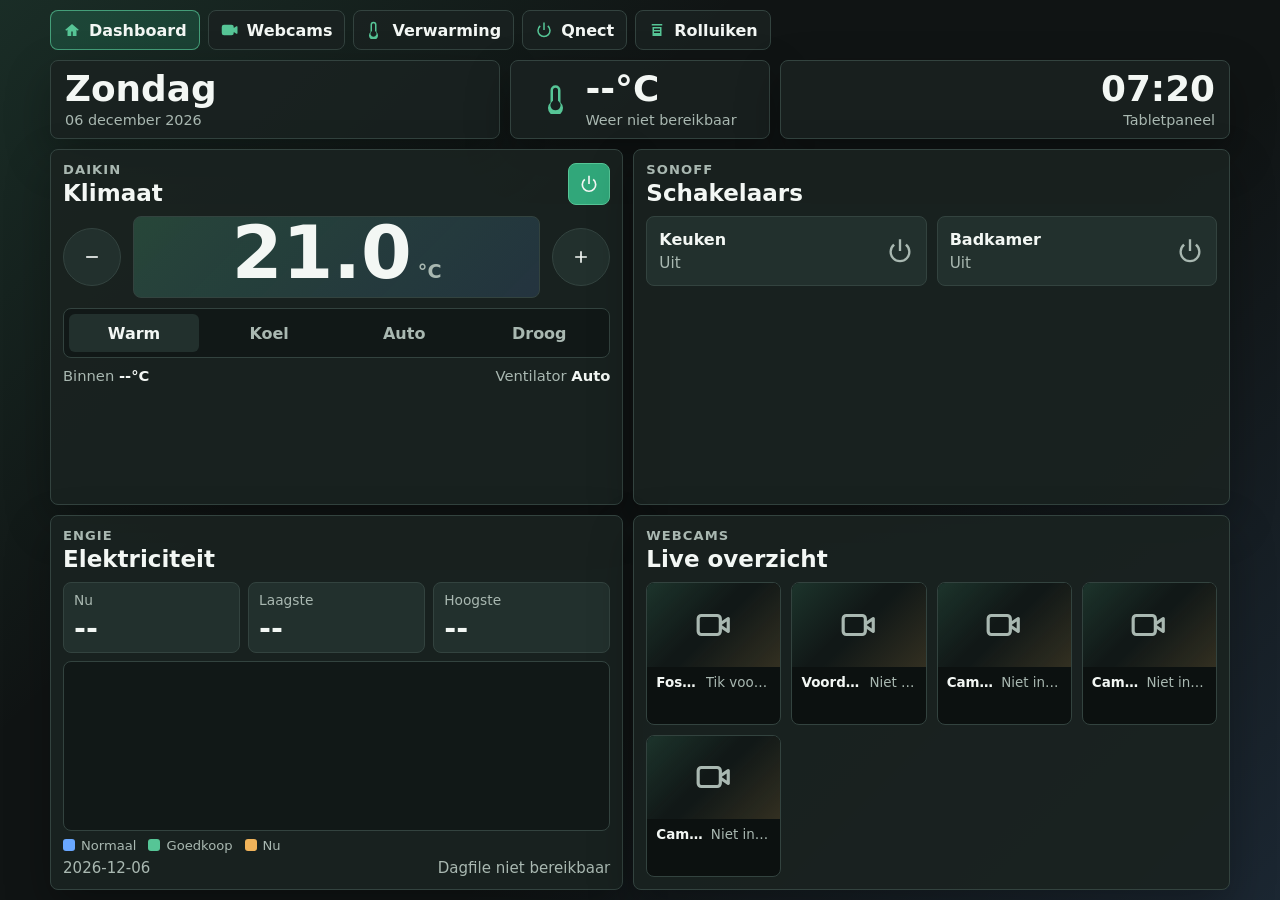
==== index.html @ e0aff5b3 "Initial HomeOverview dashboard" ====
<!doctype html>
<html lang="nl">
  <head>
    <meta charset="utf-8">
    <meta name="viewport" content="width=device-width, initial-scale=1">
    <title>HomeOverview Tabletpaneel</title>
    <link rel="stylesheet" href="styles.css">
  </head>
  <body>
    <main class="dashboard">
      <nav class="dashboard-nav" aria-label="Overzichten">
        <a class="nav-button active" href="index.html" aria-label="Dashboard">
          <svg viewBox="0 0 24 24" aria-hidden="true"><path d="M3 11.5 12 4l9 7.5-1.28 1.54L18 11.61V20h-5v-6h-2v6H6v-8.39l-1.72 1.43L3 11.5Z"/></svg>
          Dashboard
        </a>
        <a class="nav-button" href="webcams.html" aria-label="Alle webcams">
          <svg viewBox="0 0 24 24" aria-hidden="true"><path d="M4 5h10a3 3 0 0 1 3 3v1.4l3.45-2.3A1 1 0 0 1 22 7.93v8.14a1 1 0 0 1-1.55.83L17 14.6V16a3 3 0 0 1-3 3H4a3 3 0 0 1-3-3V8a3 3 0 0 1 3-3Z"/></svg>
          Webcams
        </a>
        <a class="nav-button" href="verwarming.html" aria-label="Alle verwarmingstoestellen">
          <svg viewBox="0 0 24 24" aria-hidden="true"><path d="M14 14.76V5a4 4 0 0 0-8 0v9.76A6 6 0 1 0 14 14.76ZM10 21a4 4 0 0 1-2.67-6.98L8 13.42V5a2 2 0 1 1 4 0v8.42l.67.6A4 4 0 0 1 10 21Z"/></svg>
          Verwarming
        </a>
        <a class="nav-button" href="schakelaars.html" aria-label="Alle Qnect schakelaars">
          <svg viewBox="0 0 24 24" aria-hidden="true"><path d="M11 2h2v10h-2V2Zm6.78 3.81-1.42 1.42A7 7 0 1 1 7.64 7.23L6.22 5.81a9 9 0 1 0 11.56 0Z"/></svg>
          Qnect
        </a>
        <a class="nav-button" href="rolluiken.html" aria-label="Alle rolluiken">
          <svg viewBox="0 0 24 24" aria-hidden="true"><path d="M5 4h14v2H5V4Zm1 4h12v12H6V8Zm2 2v2h8v-2H8Zm0 4v2h8v-2H8Z"/></svg>
          Rolluiken
        </a>
      </nav>
      <header class="topbar">
        <section class="status-block" aria-label="Vandaag">
          <div class="day" id="current-day">Vandaag</div>
          <div class="date-line" id="current-date">--</div>
        </section>
        <section class="temperature-block" aria-label="Huidige temperatuur">
          <svg viewBox="0 0 24 24" aria-hidden="true">
            <path d="M14 14.76V5a4 4 0 0 0-8 0v9.76A6 6 0 1 0 14 14.76ZM10 21a4 4 0 0 1-2.67-6.98L8 13.42V5a2 2 0 1 1 4 0v8.42l.67.6A4 4 0 0 1 10 21Z"/>
          </svg>
          <div>
            <div class="temperature" id="current-temperature">--&deg;C</div>
            <div class="temperature-source" id="temperature-source">Buiten</div>
          </div>
        </section>
        <section class="status-block align-right" aria-label="Tijd">
          <div class="time" id="current-time">--:--</div>
          <div class="date-line">Tabletpaneel</div>
        </section>
      </header>

      <section class="content-grid">
        <section class="panel climate-panel" aria-labelledby="daikin-title">
          <div class="panel-heading">
            <div>
              <p class="eyebrow">Daikin</p>
              <h1 id="daikin-title">Klimaat</h1>
            </div>
            <button class="icon-button active" type="button" data-action="toggle-climate" aria-label="Daikin aan of uit">
              <svg viewBox="0 0 24 24" aria-hidden="true">
                <path d="M11 2h2v10h-2V2Zm6.78 3.81-1.42 1.42A7 7 0 1 1 7.64 7.23L6.22 5.81a9 9 0 1 0 11.56 0Z"/>
              </svg>
            </button>
          </div>

          <div class="climate-readout">
            <button class="round-button" type="button" data-action="temp-down" aria-label="Temperatuur lager">
              <svg viewBox="0 0 24 24" aria-hidden="true"><path d="M5 11h14v2H5v-2Z"/></svg>
            </button>
            <div class="target-temp">
              <span id="target-temperature">21.0</span><small>&deg;C</small>
            </div>
            <button class="round-button" type="button" data-action="temp-up" aria-label="Temperatuur hoger">
              <svg viewBox="0 0 24 24" aria-hidden="true"><path d="M11 5h2v6h6v2h-6v6h-2v-6H5v-2h6V5Z"/></svg>
            </button>
          </div>

          <div class="segmented-control" role="group" aria-label="Daikin modus">
            <button class="selected" type="button" data-mode="heat">Warm</button>
            <button type="button" data-mode="cool">Koel</button>
            <button type="button" data-mode="auto">Auto</button>
            <button type="button" data-mode="dry">Droog</button>
          </div>

          <div class="mini-stats">
            <span>Binnen <strong id="inside-temperature">--&deg;C</strong></span>
            <span>Ventilator <strong id="fan-speed">Auto</strong></span>
          </div>
        </section>

        <section class="panel sonoff-panel" aria-labelledby="sonoff-title">
          <div class="panel-heading">
            <div>
              <p class="eyebrow">Sonoff</p>
              <h2 id="sonoff-title">Schakelaars</h2>
            </div>
          </div>
          <div class="switch-grid" id="sonoff-switches"></div>
        </section>

        <section class="panel energy-panel" aria-labelledby="energy-title">
          <div class="panel-heading">
            <div>
              <p class="eyebrow">Engie</p>
              <h2 id="energy-title">Elektriciteit</h2>
            </div>
          </div>
          <div class="energy-summary">
            <div>
              <span class="summary-label">Nu</span>
              <strong id="energy-current">--</strong>
            </div>
            <div>
              <span class="summary-label">Laagste</span>
              <strong id="energy-min">--</strong>
            </div>
            <div>
              <span class="summary-label">Hoogste</span>
              <strong id="energy-max">--</strong>
            </div>
          </div>
          <div class="energy-chart-wrap">
            <svg id="energy-chart" class="energy-chart" viewBox="0 0 640 220" role="img" aria-labelledby="energy-chart-title">
              <title id="energy-chart-title">Elektriciteitsprijzen vandaag</title>
              <g id="energy-grid"></g>
              <g id="energy-bars"></g>
              <g id="energy-labels"></g>
            </svg>
            <div class="energy-tooltip" id="energy-tooltip" role="status" aria-live="polite"></div>
          </div>
          <div class="energy-legend" aria-label="Legende elektriciteitskleuren">
            <span><i class="legend-swatch regular"></i>Normaal</span>
            <span><i class="legend-swatch low"></i>Goedkoop</span>
            <span><i class="legend-swatch current"></i>Nu</span>
          </div>
          <div class="energy-footer">
            <span id="energy-date">Vandaag</span>
            <span id="energy-status">Dagfile laden...</span>
          </div>
        </section>

        <section class="panel cameras-panel" aria-labelledby="cameras-title">
          <div class="panel-heading">
            <div>
              <p class="eyebrow">Webcams</p>
              <h2 id="cameras-title">Live overzicht</h2>
            </div>
          </div>
          <div class="camera-grid" id="camera-grid"></div>
        </section>
      </section>
    </main>

    <dialog class="login-dialog" id="camera-login-dialog">
      <form method="dialog" id="camera-login-form">
        <div class="dialog-heading">
          <h2>Foscam login</h2>
          <button class="icon-button" type="button" id="camera-login-close" aria-label="Sluiten">
            <svg viewBox="0 0 24 24" aria-hidden="true"><path d="m6.4 5 5.6 5.6L17.6 5 19 6.4 13.4 12l5.6 5.6-1.4 1.4-5.6-5.6L6.4 19 5 17.6l5.6-5.6L5 6.4 6.4 5Z"/></svg>
          </button>
        </div>
        <label>
          <span>Gebruiker</span>
          <input id="camera-username" name="username" type="text" autocomplete="username">
        </label>
        <label>
          <span>Wachtwoord</span>
          <input id="camera-password" name="password" type="password" autocomplete="current-password">
        </label>
        <button class="primary-button" type="submit">Bewaren</button>
      </form>
    </dialog>

    <script src="app.js"></script>
  </body>
</html>
---- styles.css ----
:root {
  color-scheme: dark;
  --bg: #101414;
  --surface: #1a2220;
  --surface-strong: #22302d;
  --line: #33433f;
  --text: #f3f7f4;
  --muted: #a9b8b1;
  --accent: #56c596;
  --accent-strong: #31a77a;
  --warn: #f0b35a;
  --cool: #69a7ff;
  --danger: #ed6f65;
  --shadow: 0 18px 45px rgb(0 0 0 / 28%);
  font-family: Inter, "Segoe UI", system-ui, -apple-system, BlinkMacSystemFont, sans-serif;
}

* {
  box-sizing: border-box;
}

html,
body {
  width: 100%;
  height: 100%;
}

body {
  margin: 0;
  background:
    linear-gradient(135deg, rgb(86 197 150 / 14%), transparent 34%),
    linear-gradient(315deg, rgb(105 167 255 / 13%), transparent 38%),
    var(--bg);
  color: var(--text);
  overflow: hidden;
}

button,
a {
  -webkit-tap-highlight-color: transparent;
}

button {
  border: 0;
  font: inherit;
}

svg {
  display: block;
  width: 1.25rem;
  height: 1.25rem;
  fill: currentColor;
}

.dashboard {
  width: min(1200px, 100%);
  height: 100dvh;
  margin: 0 auto;
  padding: 10px;
  display: grid;
  grid-template-rows: auto auto minmax(0, 1fr);
  gap: 10px;
}

.overview-dashboard {
  grid-template-rows: auto minmax(0, 1fr);
}

.dashboard-nav {
  display: flex;
  flex-wrap: wrap;
  align-items: center;
  gap: 8px;
  min-height: 40px;
}

.nav-button {
  min-height: 40px;
  display: inline-flex;
  align-items: center;
  gap: 8px;
  border: 1px solid var(--line);
  border-radius: 8px;
  padding: 8px 12px;
  color: var(--text);
  background: rgb(26 34 32 / 88%);
  text-decoration: none;
  font-weight: 750;
}

.nav-button svg {
  width: 18px;
  height: 18px;
  color: var(--accent);
}

.nav-button.active {
  border-color: rgb(86 197 150 / 70%);
  background: rgb(49 167 122 / 22%);
}

.topbar {
  display: grid;
  grid-template-columns: minmax(0, 1fr) auto minmax(0, 1fr);
  gap: 10px;
  align-items: stretch;
}

.status-block,
.temperature-block {
  min-height: 68px;
  border: 1px solid var(--line);
  border-radius: 8px;
  background: rgb(26 34 32 / 88%);
  box-shadow: var(--shadow);
  padding: 10px 14px;
}

.status-block {
  display: flex;
  flex-direction: column;
  justify-content: center;
}

.align-right {
  align-items: flex-end;
  text-align: right;
}

.temperature-block {
  min-width: 260px;
  display: flex;
  align-items: center;
  justify-content: center;
  gap: 12px;
}

.temperature-block svg {
  width: 30px;
  height: 30px;
  color: var(--accent);
}

.day,
.temperature,
.time {
  font-size: clamp(1.65rem, 2.8vw, 2.55rem);
  line-height: 1;
  font-weight: 750;
}

.temperature {
  min-width: 140px;
}

.date-line,
.temperature-source,
.eyebrow,
.mini-stats,
.camera-label,
.switch-state {
  color: var(--muted);
}

.date-line,
.temperature-source {
  margin-top: 5px;
  font-size: .9rem;
}

.content-grid {
  display: grid;
  min-height: 0;
  grid-template-columns: minmax(0, .98fr) minmax(0, 1.02fr);
  grid-template-rows: minmax(0, .95fr) minmax(0, 1fr);
  grid-template-areas:
    "climate sonoff"
    "energy cameras";
  gap: 10px;
}

.overview-content {
  min-height: 0;
  display: grid;
}

.overview-panel {
  min-height: 0;
  display: flex;
  flex-direction: column;
}

.overview-grid {
  flex: 1;
  min-height: 0;
  display: grid;
  grid-template-columns: repeat(4, minmax(0, 1fr));
  gap: 10px;
}

.overview-card {
  min-height: 0;
  border: 1px solid var(--line);
  border-radius: 8px;
  background: rgb(26 34 32 / 92%);
  overflow: hidden;
}

.overview-card-heading {
  display: flex;
  justify-content: space-between;
  gap: 12px;
  padding: 12px;
}

.status-pill {
  align-self: flex-start;
  border: 1px solid var(--line);
  border-radius: 999px;
  padding: 5px 9px;
  color: var(--muted);
  background: #111817;
  font-size: .78rem;
  font-weight: 750;
  white-space: nowrap;
}

.overview-camera-view {
  min-height: 180px;
}

.heating-card {
  display: flex;
  flex-direction: column;
  justify-content: space-between;
  padding-bottom: 12px;
}

.overview-temp {
  padding: 8px 12px 12px;
  font-size: clamp(3rem, 5.5vw, 5.2rem);
  line-height: 1;
  font-weight: 800;
}

.overview-temp small {
  margin-left: 4px;
  color: var(--muted);
  font-size: 1.1rem;
}

.overview-meta {
  display: grid;
  gap: 8px;
  padding: 0 12px;
  color: var(--muted);
}

.overview-meta strong {
  color: var(--text);
}

.overview-switch {
  min-height: 120px;
}

.shutter-overview-grid {
  grid-template-columns: repeat(3, minmax(0, 1fr));
}

.shutter-card {
  display: flex;
  flex-direction: column;
  justify-content: space-between;
  padding-bottom: 12px;
}

.shutter-position {
  padding: 10px 12px 16px;
  font-size: clamp(2.6rem, 5vw, 4.6rem);
  line-height: 1;
  font-weight: 800;
}

.shutter-actions {
  display: grid;
  grid-template-columns: repeat(3, minmax(0, 1fr));
  gap: 8px;
  padding: 0 12px;
}

.shutter-actions button {
  min-height: 58px;
  display: inline-flex;
  align-items: center;
  justify-content: center;
  gap: 7px;
  border: 1px solid var(--line);
  border-radius: 8px;
  color: var(--text);
  background: var(--surface-strong);
  cursor: pointer;
  font-weight: 750;
}

.shutter-actions svg {
  width: 18px;
  height: 18px;
  color: var(--accent);
}

.panel {
  min-height: 0;
  border: 1px solid var(--line);
  border-radius: 8px;
  background: rgb(26 34 32 / 92%);
  box-shadow: var(--shadow);
  padding: 12px;
  overflow: hidden;
}

.climate-panel {
  grid-area: climate;
}

.sonoff-panel {
  grid-area: sonoff;
}

.energy-panel {
  grid-area: energy;
  display: flex;
  flex-direction: column;
}

.cameras-panel {
  grid-area: cameras;
  display: flex;
  flex-direction: column;
}

.panel-heading {
  display: flex;
  align-items: center;
  justify-content: space-between;
  gap: 12px;
  margin-bottom: 10px;
}

.eyebrow {
  margin: 0 0 4px;
  font-size: .82rem;
  font-weight: 700;
  text-transform: uppercase;
  letter-spacing: .08em;
}

h1,
h2 {
  margin: 0;
  font-size: clamp(1.12rem, 1.8vw, 1.65rem);
  line-height: 1.1;
}

.icon-button,
.round-button {
  display: grid;
  place-items: center;
  color: var(--text);
  background: var(--surface-strong);
  border: 1px solid var(--line);
  cursor: pointer;
  transition: transform .18s ease, background .18s ease, border-color .18s ease;
}

.icon-button {
  width: 42px;
  height: 42px;
  border-radius: 8px;
}

.icon-button.active {
  background: var(--accent-strong);
  border-color: var(--accent);
}

.round-button {
  width: 58px;
  height: 58px;
  border-radius: 50%;
}

.icon-button:active,
.round-button:active,
.switch-button:active {
  transform: scale(.96);
}

.climate-readout {
  display: grid;
  grid-template-columns: 58px minmax(0, 1fr) 58px;
  gap: 12px;
  align-items: center;
  margin: 10px 0;
}

.target-temp {
  min-height: 82px;
  display: flex;
  align-items: baseline;
  justify-content: center;
  border-radius: 8px;
  background: linear-gradient(135deg, rgb(86 197 150 / 22%), rgb(105 167 255 / 14%));
  border: 1px solid var(--line);
  font-size: clamp(3.15rem, 5.7vw, 5rem);
  line-height: 1;
  font-weight: 800;
}

.target-temp small {
  margin-left: 6px;
  font-size: 1.2rem;
  color: var(--muted);
}

.segmented-control {
  display: grid;
  grid-template-columns: repeat(4, 1fr);
  gap: 5px;
  padding: 5px;
  border-radius: 8px;
  background: #111817;
  border: 1px solid var(--line);
}

.segmented-control button {
  min-height: 38px;
  border-radius: 6px;
  color: var(--muted);
  background: transparent;
  cursor: pointer;
  font-weight: 700;
}

.segmented-control button.selected {
  color: var(--text);
  background: var(--surface-strong);
}

.mini-stats {
  display: flex;
  justify-content: space-between;
  gap: 14px;
  margin-top: 9px;
  font-size: .92rem;
}

.mini-stats strong {
  color: var(--text);
}

.switch-grid {
  display: grid;
  grid-template-columns: repeat(2, minmax(0, 1fr));
  gap: 10px;
}

.switch-button {
  min-height: 70px;
  display: flex;
  align-items: center;
  justify-content: space-between;
  gap: 14px;
  padding: 12px;
  border-radius: 8px;
  border: 1px solid var(--line);
  color: var(--text);
  background: var(--surface-strong);
  cursor: pointer;
  text-align: left;
}

.switch-button svg {
  width: 28px;
  height: 28px;
  color: var(--muted);
}

.switch-button.active {
  background: rgb(49 167 122 / 22%);
  border-color: rgb(86 197 150 / 70%);
}

.switch-button.active svg {
  color: var(--accent);
}

.switch-name {
  display: block;
  margin-bottom: 5px;
  font-weight: 750;
}

.switch-state {
  display: block;
  font-size: .95rem;
}

.text-link {
  color: var(--text);
  text-decoration: none;
  border: 1px solid var(--line);
  border-radius: 6px;
  padding: 8px 12px;
  background: var(--surface-strong);
  font-weight: 700;
}

.energy-summary {
  display: grid;
  grid-template-columns: repeat(3, minmax(0, 1fr));
  gap: 8px;
  margin-bottom: 8px;
}

.energy-summary > div {
  min-height: 55px;
  display: flex;
  flex-direction: column;
  justify-content: center;
  padding: 9px 10px;
  border: 1px solid var(--line);
  border-radius: 8px;
  background: var(--surface-strong);
}

.summary-label {
  margin-bottom: 6px;
  color: var(--muted);
  font-size: .86rem;
}

.energy-summary strong {
  font-size: clamp(1.15rem, 2.4vw, 1.8rem);
  line-height: 1;
}

.energy-chart-wrap {
  position: relative;
  flex: 1;
  min-height: 0;
  border: 1px solid var(--line);
  border-radius: 8px;
  background: #111817;
  overflow: hidden;
}

.energy-chart {
  display: block;
  width: 100%;
  height: 100%;
  min-height: 120px;
}

.energy-grid-line {
  stroke: rgb(255 255 255 / 9%);
  stroke-width: 1;
}

.energy-day-line {
  stroke: rgb(240 179 90 / 55%);
  stroke-dasharray: 5 6;
  stroke-width: 2;
}

.energy-bar {
  fill: var(--cool);
  cursor: pointer;
}

.energy-bar.low {
  fill: var(--accent);
}

.energy-bar.current {
  fill: var(--warn);
}

.energy-tooltip {
  position: absolute;
  z-index: 2;
  left: 0;
  top: 0;
  min-width: 64px;
  pointer-events: none;
  transform: translate(-50%, calc(-100% - 10px));
  border: 1px solid var(--line);
  border-radius: 6px;
  padding: 7px 9px;
  color: var(--text);
  background: rgb(16 24 23 / 96%);
  box-shadow: 0 10px 24px rgb(0 0 0 / 32%);
  font-size: .84rem;
  line-height: 1;
  opacity: 0;
  transition: opacity .12s ease;
}

.energy-tooltip.visible {
  opacity: 1;
}

.energy-tooltip strong {
  display: block;
  font-size: .98rem;
}

.energy-axis-label {
  fill: var(--muted);
  font-size: 13px;
}

.energy-legend {
  display: flex;
  flex-wrap: wrap;
  gap: 12px;
  align-items: center;
  margin-top: 7px;
  color: var(--muted);
  font-size: .82rem;
}

.energy-legend span {
  display: inline-flex;
  align-items: center;
  gap: 6px;
}

.legend-swatch {
  width: 12px;
  height: 12px;
  border-radius: 3px;
  background: var(--cool);
}

.legend-swatch.low {
  background: var(--accent);
}

.legend-swatch.current {
  background: var(--warn);
}

.energy-footer {
  display: flex;
  justify-content: space-between;
  gap: 12px;
  margin-top: 6px;
  color: var(--muted);
  font-size: .94rem;
}

.camera-grid {
  display: grid;
  flex: 1;
  min-height: 0;
  grid-template-columns: repeat(4, minmax(0, 1fr));
  gap: 10px;
}

.camera-tile {
  overflow: hidden;
  border: 1px solid var(--line);
  border-radius: 8px;
  background: #0c1110;
}

.camera-tile.setup {
  cursor: pointer;
}

.camera-view {
  position: relative;
  aspect-ratio: 16 / 10;
  display: grid;
  place-items: center;
  background:
    linear-gradient(135deg, rgb(86 197 150 / 16%), transparent 45%),
    linear-gradient(315deg, rgb(240 179 90 / 15%), transparent 48%),
    #111817;
}

.camera-view img,
.camera-view iframe {
  width: 100%;
  height: 100%;
  border: 0;
  object-fit: cover;
}

.camera-placeholder {
  width: 38px;
  height: 38px;
  color: var(--muted);
}

.camera-label {
  display: flex;
  justify-content: space-between;
  align-items: center;
  gap: 8px;
  padding: 8px 9px;
  font-size: .84rem;
}

.camera-label strong,
.camera-label span {
  min-width: 0;
  overflow: hidden;
  text-overflow: ellipsis;
  white-space: nowrap;
}

.camera-label strong {
  color: var(--text);
}

.login-dialog {
  width: min(420px, calc(100vw - 32px));
  border: 1px solid var(--line);
  border-radius: 8px;
  background: var(--surface);
  color: var(--text);
  box-shadow: var(--shadow);
  padding: 0;
}

.login-dialog::backdrop {
  background: rgb(0 0 0 / 62%);
}

.login-dialog form {
  display: grid;
  gap: 16px;
  padding: 20px;
}

.dialog-heading {
  display: flex;
  align-items: center;
  justify-content: space-between;
  gap: 12px;
}

.login-dialog label {
  display: grid;
  gap: 8px;
  color: var(--muted);
  font-size: .95rem;
}

.login-dialog input {
  width: 100%;
  min-height: 48px;
  border: 1px solid var(--line);
  border-radius: 6px;
  padding: 10px 12px;
  color: var(--text);
  background: #101817;
  font: inherit;
}

.primary-button {
  min-height: 50px;
  border-radius: 6px;
  color: #07120d;
  background: var(--accent);
  cursor: pointer;
  font-weight: 800;
}

@media (max-width: 940px) {
  body {
    overflow: auto;
  }

  .dashboard {
    padding: 12px;
    height: auto;
    min-height: 100dvh;
  }

  .topbar {
    grid-template-columns: 1fr 1fr;
  }

  .temperature-block {
    grid-column: 1 / -1;
    grid-row: 1;
    min-width: 0;
  }

  .content-grid {
    grid-template-columns: 1fr;
    grid-template-rows: auto;
    grid-template-areas:
      "climate"
      "sonoff"
      "energy"
      "cameras";
  }

  .energy-panel {
    min-height: 340px;
  }

  .camera-grid {
    grid-template-columns: repeat(2, minmax(0, 1fr));
  }

  .overview-grid,
  .shutter-overview-grid {
    grid-template-columns: repeat(2, minmax(0, 1fr));
  }
}

@media (max-width: 620px) {
  .topbar {
    grid-template-columns: 1fr;
  }

  .temperature-block {
    grid-column: auto;
    grid-row: auto;
  }

  .align-right {
    align-items: flex-start;
    text-align: left;
  }

  .climate-readout {
    grid-template-columns: 58px minmax(0, 1fr) 58px;
    gap: 10px;
  }

  .round-button {
    width: 58px;
    height: 58px;
  }

  .target-temp {
    min-height: 92px;
    font-size: 3.8rem;
  }

  .segmented-control,
  .energy-summary,
  .switch-grid,
  .camera-grid,
  .overview-grid,
  .shutter-overview-grid {
    grid-template-columns: 1fr;
  }
}
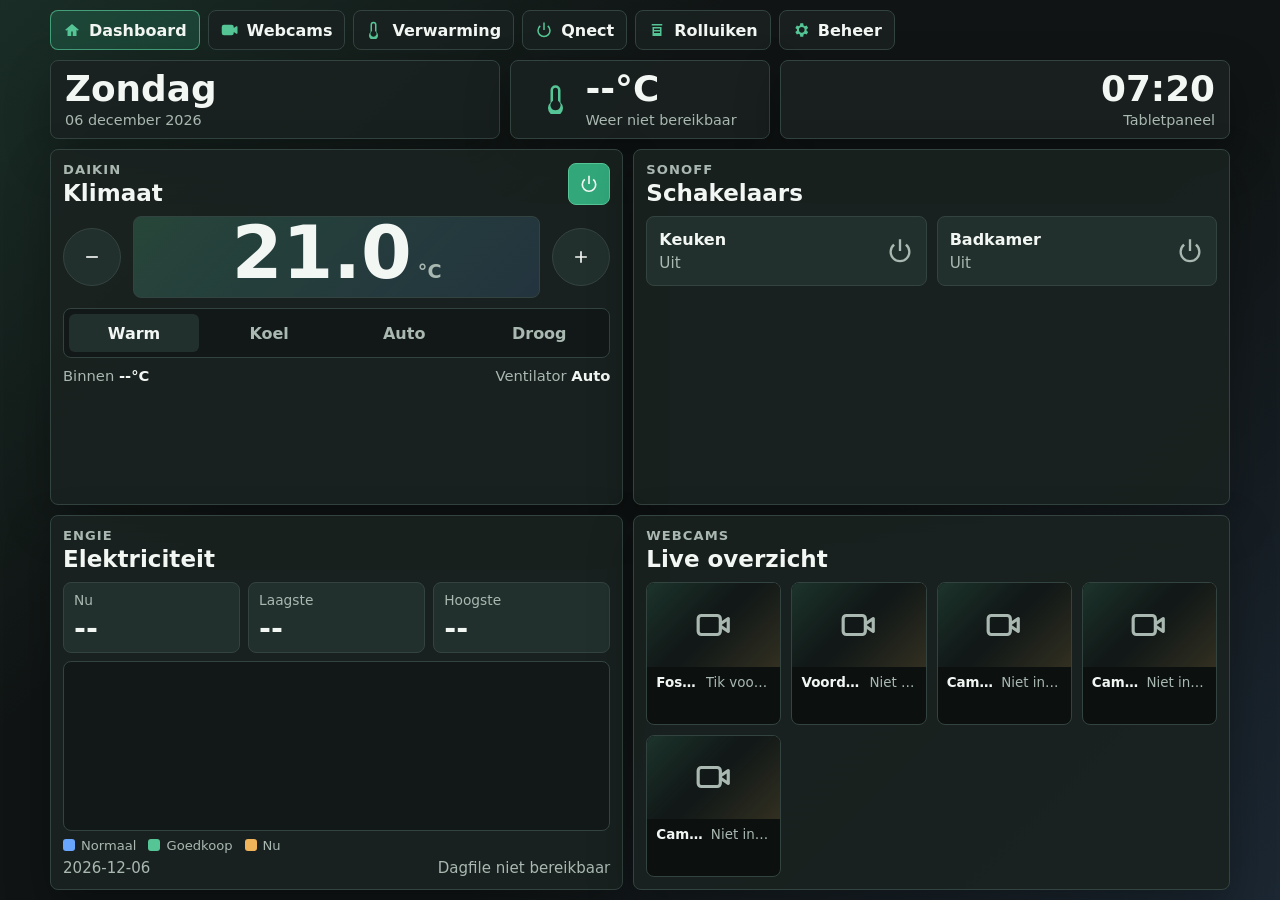
==== commit 044582bc: "Add beheer settings page" ====
--- a/index.html
+++ b/index.html
@@ -28,6 +28,10 @@
         <a class="nav-button" href="rolluiken.html" aria-label="Alle rolluiken">
           <svg viewBox="0 0 24 24" aria-hidden="true"><path d="M5 4h14v2H5V4Zm1 4h12v12H6V8Zm2 2v2h8v-2H8Zm0 4v2h8v-2H8Z"/></svg>
           Rolluiken
+        </a>
+        <a class="nav-button" href="beheer.html" aria-label="Beheer instellingen">
+          <svg viewBox="0 0 24 24" aria-hidden="true"><path d="m19.43 12.98.04-.98-.04-.98 2.11-1.65-2-3.46-2.49 1a7.33 7.33 0 0 0-1.7-.98L15 3h-4l-.35 2.93c-.61.24-1.18.57-1.7.98l-2.49-1-2 3.46 2.11 1.65-.04.98.04.98-2.11 1.65 2 3.46 2.49-1c.52.41 1.09.74 1.7.98L11 21h4l.35-2.93c.61-.24 1.18-.57 1.7-.98l2.49 1 2-3.46-2.11-1.65ZM13 15.5A3.5 3.5 0 1 1 13 8a3.5 3.5 0 0 1 0 7.5Z"/></svg>
+          Beheer
         </a>
       </nav>
       <header class="topbar">
--- a/styles.css
+++ b/styles.css
@@ -779,6 +779,192 @@
   font-weight: 800;
 }
 
+.settings-dashboard {
+  grid-template-rows: auto minmax(0, 1fr);
+}
+
+.settings-panel {
+  padding: 0;
+}
+
+#settings-form {
+  min-height: 0;
+  display: grid;
+  grid-template-rows: auto auto minmax(0, 1fr);
+}
+
+.settings-toolbar {
+  display: flex;
+  align-items: center;
+  justify-content: space-between;
+  gap: 14px;
+  padding: 14px;
+  border-bottom: 1px solid var(--line);
+}
+
+.settings-actions {
+  display: flex;
+  flex-wrap: wrap;
+  justify-content: flex-end;
+  gap: 8px;
+}
+
+.primary-button.compact,
+.secondary-button,
+.danger-button {
+  min-height: 42px;
+  border-radius: 7px;
+  padding: 9px 13px;
+  cursor: pointer;
+  font-weight: 800;
+}
+
+.secondary-button {
+  border: 1px solid var(--line);
+  color: var(--text);
+  background: var(--surface-strong);
+}
+
+.danger-button {
+  border: 1px solid rgb(237 111 101 / 45%);
+  color: #ffd5d0;
+  background: rgb(237 111 101 / 13%);
+}
+
+.settings-message {
+  display: none;
+  margin: 0;
+  padding: 10px 14px;
+  border-bottom: 1px solid rgb(86 197 150 / 28%);
+  color: var(--accent);
+  background: rgb(86 197 150 / 10%);
+  font-weight: 750;
+}
+
+.settings-message.visible {
+  display: block;
+}
+
+.settings-grid {
+  min-height: 0;
+  display: grid;
+  grid-template-columns: 210px minmax(0, 1fr);
+}
+
+.settings-menu {
+  display: flex;
+  flex-direction: column;
+  gap: 8px;
+  padding: 14px;
+  border-right: 1px solid var(--line);
+  background: rgb(17 24 23 / 58%);
+}
+
+.settings-menu a {
+  border: 1px solid var(--line);
+  border-radius: 7px;
+  padding: 10px 12px;
+  color: var(--text);
+  background: rgb(34 48 45 / 72%);
+  text-decoration: none;
+  font-weight: 800;
+}
+
+.settings-content {
+  min-height: 0;
+  overflow: auto;
+  padding: 14px;
+}
+
+.settings-section {
+  margin-bottom: 14px;
+  border: 1px solid var(--line);
+  border-radius: 8px;
+  background: rgb(17 24 23 / 58%);
+  overflow: hidden;
+}
+
+.settings-section-heading,
+.settings-row-header {
+  display: flex;
+  align-items: center;
+  justify-content: space-between;
+  gap: 12px;
+}
+
+.settings-section-heading {
+  padding: 13px;
+  border-bottom: 1px solid var(--line);
+}
+
+.settings-hint {
+  margin: 0;
+  padding: 10px 13px 0;
+  color: var(--muted);
+}
+
+.settings-fields {
+  display: grid;
+  grid-template-columns: repeat(2, minmax(0, 1fr));
+  gap: 10px;
+  padding: 13px;
+}
+
+.compact-fields {
+  grid-template-columns: repeat(3, minmax(0, 1fr));
+  padding: 0;
+}
+
+.settings-field {
+  display: grid;
+  gap: 7px;
+  color: var(--muted);
+  font-size: .9rem;
+  font-weight: 700;
+}
+
+.settings-field input {
+  width: 100%;
+  min-height: 44px;
+  border: 1px solid var(--line);
+  border-radius: 7px;
+  padding: 9px 11px;
+  color: var(--text);
+  background: #101817;
+  font: inherit;
+}
+
+.checkbox-field {
+  grid-template-columns: auto minmax(0, 1fr);
+  align-items: center;
+  align-self: end;
+  min-height: 44px;
+  border: 1px solid var(--line);
+  border-radius: 7px;
+  padding: 0 11px;
+  background: #101817;
+}
+
+.checkbox-field input {
+  width: 20px;
+  min-height: 20px;
+}
+
+.settings-list {
+  display: grid;
+  gap: 10px;
+  padding: 13px;
+}
+
+.settings-row {
+  display: grid;
+  gap: 10px;
+  border: 1px solid var(--line);
+  border-radius: 8px;
+  padding: 12px;
+  background: var(--surface);
+}
+
 @media (max-width: 940px) {
   body {
     overflow: auto;
@@ -822,6 +1008,25 @@
   .shutter-overview-grid {
     grid-template-columns: repeat(2, minmax(0, 1fr));
   }
+
+  .settings-grid {
+    grid-template-columns: 1fr;
+  }
+
+  .settings-menu {
+    flex-direction: row;
+    flex-wrap: wrap;
+    border-right: 0;
+    border-bottom: 1px solid var(--line);
+  }
+
+  .settings-content {
+    overflow: visible;
+  }
+
+  .compact-fields {
+    grid-template-columns: repeat(2, minmax(0, 1fr));
+  }
 }
 
 @media (max-width: 620px) {
@@ -859,7 +1064,25 @@
   .switch-grid,
   .camera-grid,
   .overview-grid,
-  .shutter-overview-grid {
+  .shutter-overview-grid,
+  .settings-fields,
+  .compact-fields {
     grid-template-columns: 1fr;
   }
-}
+
+  .settings-toolbar,
+  .settings-section-heading,
+  .settings-row-header {
+    align-items: stretch;
+    flex-direction: column;
+  }
+
+  .settings-actions {
+    justify-content: stretch;
+  }
+
+  .settings-actions button,
+  .settings-section-heading button {
+    width: 100%;
+  }
+}
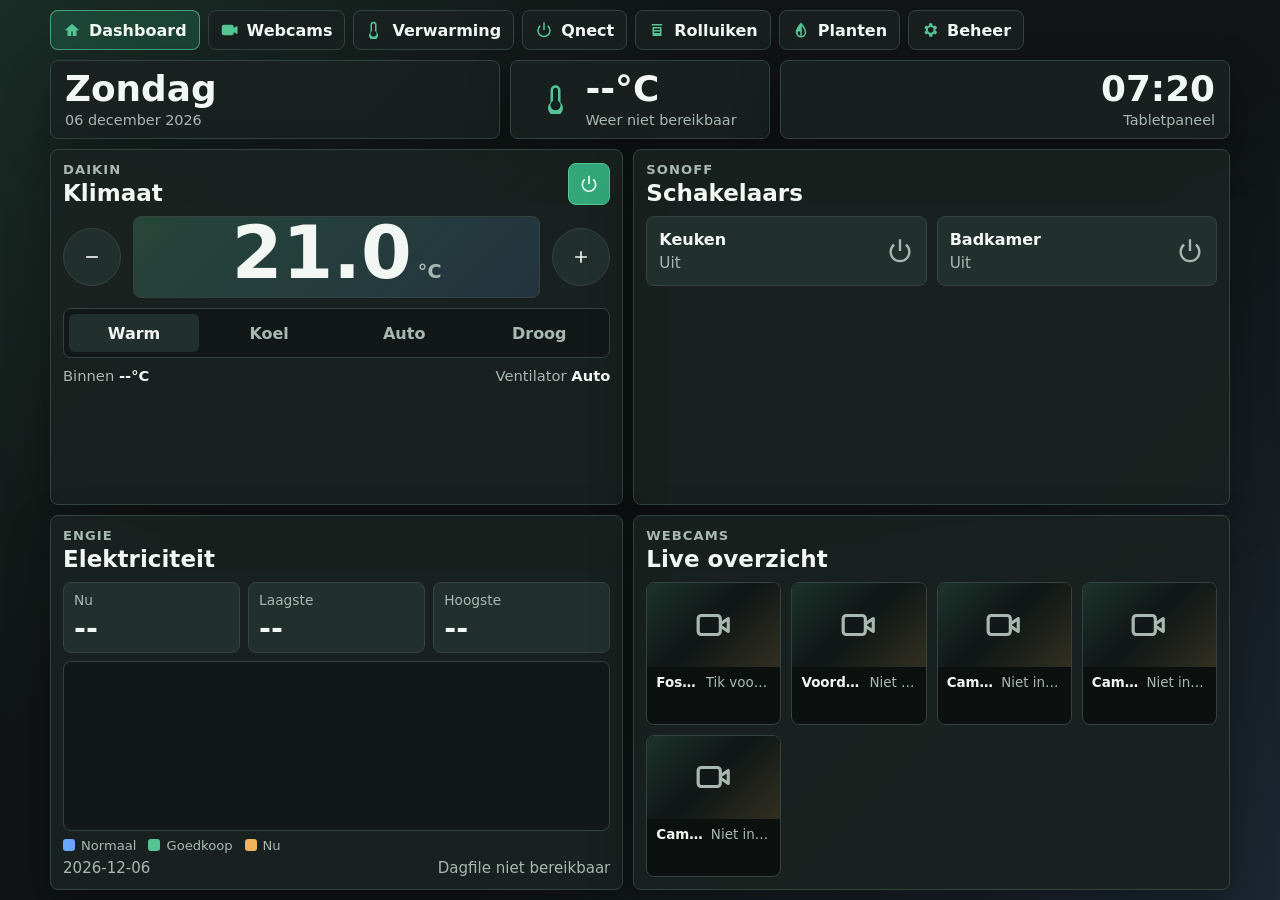
==== commit 9ced3e27: "Add plant watering system page" ====
--- a/index.html
+++ b/index.html
@@ -28,6 +28,10 @@
         <a class="nav-button" href="rolluiken.html" aria-label="Alle rolluiken">
           <svg viewBox="0 0 24 24" aria-hidden="true"><path d="M5 4h14v2H5V4Zm1 4h12v12H6V8Zm2 2v2h8v-2H8Zm0 4v2h8v-2H8Z"/></svg>
           Rolluiken
+        </a>
+        <a class="nav-button" href="planten.html" aria-label="Plantbewatering">
+          <svg viewBox="0 0 24 24" aria-hidden="true"><path d="M12 2s7 7.2 7 13a7 7 0 0 1-14 0C5 9.2 12 2 12 2Zm-1 17.9V14H7.8a5 5 0 0 0 3.2 5.9ZM13 20a5 5 0 0 0 4-4.9c0-2.7-2.4-6.3-4-8.3V20Z"/></svg>
+          Planten
         </a>
         <a class="nav-button" href="beheer.html" aria-label="Beheer instellingen">
           <svg viewBox="0 0 24 24" aria-hidden="true"><path d="m19.43 12.98.04-.98-.04-.98 2.11-1.65-2-3.46-2.49 1a7.33 7.33 0 0 0-1.7-.98L15 3h-4l-.35 2.93c-.61.24-1.18.57-1.7.98l-2.49-1-2 3.46 2.11 1.65-.04.98.04.98-2.11 1.65 2 3.46 2.49-1c.52.41 1.09.74 1.7.98L11 21h4l.35-2.93c.61-.24 1.18-.57 1.7-.98l2.49 1 2-3.46-2.11-1.65ZM13 15.5A3.5 3.5 0 1 1 13 8a3.5 3.5 0 0 1 0 7.5Z"/></svg>
--- a/styles.css
+++ b/styles.css
@@ -516,6 +516,71 @@
   font-weight: 700;
 }
 
+.primary-link {
+  min-height: 42px;
+  display: inline-flex;
+  align-items: center;
+  justify-content: center;
+  border-radius: 7px;
+  padding: 9px 13px;
+  color: #07120d;
+  background: var(--accent);
+  text-decoration: none;
+  font-weight: 800;
+}
+
+.plants-panel {
+  min-height: 0;
+  display: flex;
+  flex-direction: column;
+}
+
+.plants-layout {
+  flex: 1;
+  min-height: 0;
+  display: grid;
+  grid-template-columns: 320px minmax(0, 1fr);
+  gap: 12px;
+}
+
+.plants-info {
+  border: 1px solid var(--line);
+  border-radius: 8px;
+  padding: 14px;
+  background: #111817;
+  color: var(--muted);
+}
+
+.plants-info h2 {
+  margin-bottom: 12px;
+  color: var(--text);
+}
+
+.plants-info p {
+  margin: 0 0 12px;
+  line-height: 1.45;
+}
+
+.plants-info strong {
+  color: var(--text);
+}
+
+.plants-frame-wrap {
+  min-height: 0;
+  border: 1px solid var(--line);
+  border-radius: 8px;
+  overflow: hidden;
+  background: #07100e;
+}
+
+.plants-frame-wrap iframe {
+  width: 100%;
+  height: 100%;
+  min-height: 560px;
+  border: 0;
+  background: #fff;
+}
+
 .energy-summary {
   display: grid;
   grid-template-columns: repeat(3, minmax(0, 1fr));
@@ -783,14 +848,31 @@
   grid-template-rows: auto minmax(0, 1fr);
 }
 
+.settings-page {
+  overflow-y: auto;
+}
+
+.settings-page .dashboard {
+  height: auto;
+  min-height: 100dvh;
+}
+
 .settings-panel {
   padding: 0;
 }
 
+.settings-page .settings-panel {
+  overflow: visible;
+}
+
 #settings-form {
   min-height: 0;
   display: grid;
   grid-template-rows: auto auto minmax(0, 1fr);
+}
+
+.settings-page #settings-form {
+  display: block;
 }
 
 .settings-toolbar {
@@ -851,6 +933,10 @@
   grid-template-columns: 210px minmax(0, 1fr);
 }
 
+.settings-page .settings-grid {
+  min-height: auto;
+}
+
 .settings-menu {
   display: flex;
   flex-direction: column;
@@ -874,6 +960,10 @@
   min-height: 0;
   overflow: auto;
   padding: 14px;
+}
+
+.settings-page .settings-content {
+  overflow: visible;
 }
 
 .settings-section {
@@ -1007,6 +1097,14 @@
   .overview-grid,
   .shutter-overview-grid {
     grid-template-columns: repeat(2, minmax(0, 1fr));
+  }
+
+  .plants-layout {
+    grid-template-columns: 1fr;
+  }
+
+  .plants-frame-wrap iframe {
+    min-height: 620px;
   }
 
   .settings-grid {
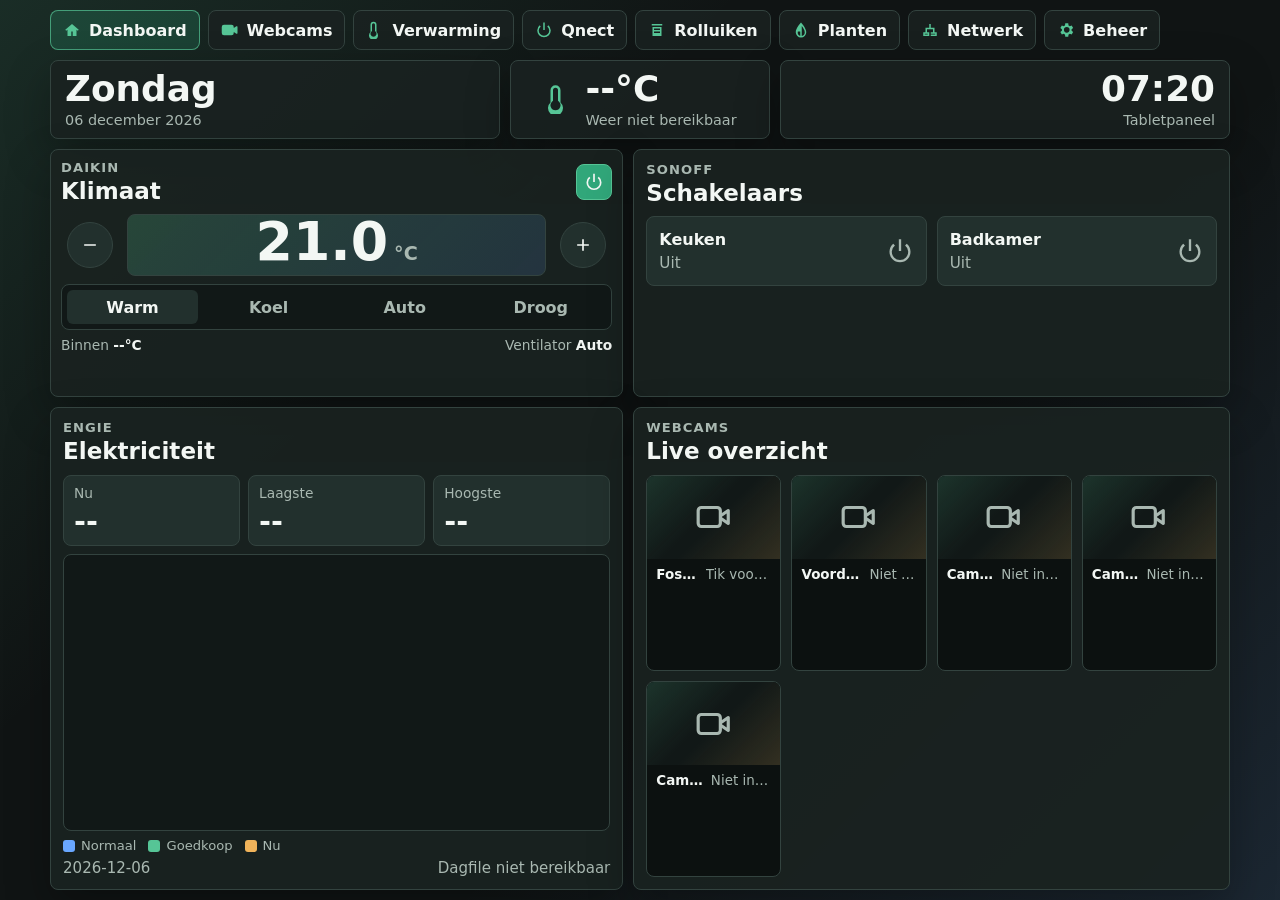
==== commit 5867b2c3: "Update dashboard pages" ====
--- a/index.html
+++ b/index.html
@@ -32,6 +32,10 @@
         <a class="nav-button" href="planten.html" aria-label="Plantbewatering">
           <svg viewBox="0 0 24 24" aria-hidden="true"><path d="M12 2s7 7.2 7 13a7 7 0 0 1-14 0C5 9.2 12 2 12 2Zm-1 17.9V14H7.8a5 5 0 0 0 3.2 5.9ZM13 20a5 5 0 0 0 4-4.9c0-2.7-2.4-6.3-4-8.3V20Z"/></svg>
           Planten
+        </a>
+        <a class="nav-button" href="netwerk.html" aria-label="Netwerkoverzicht">
+          <svg viewBox="0 0 24 24" aria-hidden="true"><path d="M11 4h2v5h5v6h3v5h-8v-5h3v-4H8v4h3v5H3v-5h3V9h5V4Zm2 13v1h6v-1h-6ZM5 17v1h4v-1H5Zm8-11v3h-2V6h2Z"/></svg>
+          Netwerk
         </a>
         <a class="nav-button" href="beheer.html" aria-label="Beheer instellingen">
           <svg viewBox="0 0 24 24" aria-hidden="true"><path d="m19.43 12.98.04-.98-.04-.98 2.11-1.65-2-3.46-2.49 1a7.33 7.33 0 0 0-1.7-.98L15 3h-4l-.35 2.93c-.61.24-1.18.57-1.7.98l-2.49-1-2 3.46 2.11 1.65-.04.98.04.98-2.11 1.65 2 3.46 2.49-1c.52.41 1.09.74 1.7.98L11 21h4l.35-2.93c.61-.24 1.18-.57 1.7-.98l2.49 1 2-3.46-2.11-1.65ZM13 15.5A3.5 3.5 0 1 1 13 8a3.5 3.5 0 0 1 0 7.5Z"/></svg>
--- a/styles.css
+++ b/styles.css
@@ -172,7 +172,7 @@
   display: grid;
   min-height: 0;
   grid-template-columns: minmax(0, .98fr) minmax(0, 1.02fr);
-  grid-template-rows: minmax(0, .95fr) minmax(0, 1fr);
+  grid-template-rows: minmax(210px, .68fr) minmax(0, 1.32fr);
   grid-template-areas:
     "climate sonoff"
     "energy cameras";
@@ -321,6 +321,9 @@
 
 .climate-panel {
   grid-area: climate;
+  display: flex;
+  flex-direction: column;
+  padding: 10px;
 }
 
 .sonoff-panel {
@@ -345,6 +348,10 @@
   justify-content: space-between;
   gap: 12px;
   margin-bottom: 10px;
+}
+
+.climate-panel .panel-heading {
+  margin-bottom: 6px;
 }
 
 .eyebrow {
@@ -379,6 +386,11 @@
   border-radius: 8px;
 }
 
+.climate-panel .icon-button {
+  width: 36px;
+  height: 36px;
+}
+
 .icon-button.active {
   background: var(--accent-strong);
   border-color: var(--accent);
@@ -399,20 +411,26 @@
 .climate-readout {
   display: grid;
   grid-template-columns: 58px minmax(0, 1fr) 58px;
-  gap: 12px;
-  align-items: center;
-  margin: 10px 0;
+  gap: 8px;
+  align-items: center;
+  margin: 4px 0 8px;
+}
+
+.climate-panel .round-button {
+  width: 46px;
+  height: 46px;
+  justify-self: center;
 }
 
 .target-temp {
-  min-height: 82px;
+  min-height: 62px;
   display: flex;
   align-items: baseline;
   justify-content: center;
   border-radius: 8px;
   background: linear-gradient(135deg, rgb(86 197 150 / 22%), rgb(105 167 255 / 14%));
   border: 1px solid var(--line);
-  font-size: clamp(3.15rem, 5.7vw, 5rem);
+  font-size: clamp(2.5rem, 4.2vw, 3.65rem);
   line-height: 1;
   font-weight: 800;
 }
@@ -434,7 +452,7 @@
 }
 
 .segmented-control button {
-  min-height: 38px;
+  min-height: 34px;
   border-radius: 6px;
   color: var(--muted);
   background: transparent;
@@ -451,8 +469,8 @@
   display: flex;
   justify-content: space-between;
   gap: 14px;
-  margin-top: 9px;
-  font-size: .92rem;
+  margin-top: 7px;
+  font-size: .86rem;
 }
 
 .mini-stats strong {
@@ -529,6 +547,29 @@
   font-weight: 800;
 }
 
+.network-actions {
+  display: flex;
+  flex-wrap: wrap;
+  justify-content: flex-end;
+  gap: 8px;
+}
+
+.network-actions button,
+.network-actions a {
+  min-height: 42px;
+}
+
+.network-actions svg {
+  width: 18px;
+  height: 18px;
+}
+
+.network-actions .secondary-button {
+  display: inline-flex;
+  align-items: center;
+  gap: 8px;
+}
+
 .plants-panel {
   min-height: 0;
   display: flex;
@@ -581,6 +622,207 @@
   background: #fff;
 }
 
+.network-page {
+  overflow-y: auto;
+}
+
+.network-page .dashboard {
+  height: auto;
+  min-height: 100dvh;
+}
+
+.network-panel {
+  display: flex;
+  flex-direction: column;
+  overflow: visible;
+}
+
+.network-layout {
+  flex: 1;
+  display: grid;
+  grid-template-columns: minmax(0, 1fr) 290px;
+  gap: 12px;
+}
+
+.network-map {
+  display: grid;
+  grid-template-rows: auto 18px auto 24px auto;
+  align-items: center;
+  border: 1px solid var(--line);
+  border-radius: 8px;
+  padding: 14px;
+  background:
+    linear-gradient(135deg, rgb(86 197 150 / 9%), transparent 45%),
+    #111817;
+}
+
+.network-root {
+  width: min(360px, 100%);
+  justify-self: center;
+}
+
+.network-infra-row,
+.network-device-grid {
+  display: grid;
+  gap: 10px;
+}
+
+.network-infra-row {
+  grid-template-columns: repeat(3, minmax(0, 1fr));
+}
+
+.network-device-grid {
+  align-self: start;
+  grid-template-columns: repeat(4, minmax(0, 1fr));
+}
+
+.network-line {
+  justify-self: center;
+  background: rgb(86 197 150 / 42%);
+}
+
+.network-line.vertical {
+  width: 2px;
+  height: 18px;
+}
+
+.network-line.fan {
+  width: min(76%, 640px);
+  height: 2px;
+  position: relative;
+}
+
+.network-line.fan::before,
+.network-line.fan::after {
+  content: "";
+  position: absolute;
+  top: 0;
+  width: 2px;
+  height: 24px;
+  background: rgb(86 197 150 / 42%);
+}
+
+.network-line.fan::before {
+  left: 0;
+}
+
+.network-line.fan::after {
+  right: 0;
+}
+
+.network-node {
+  min-width: 0;
+  min-height: 118px;
+  display: grid;
+  gap: 12px;
+  border: 1px solid var(--line);
+  border-radius: 8px;
+  padding: 12px;
+  background: var(--surface);
+}
+
+.network-node.gateway {
+  border-color: rgb(86 197 150 / 64%);
+  background: rgb(49 167 122 / 18%);
+}
+
+.network-node.repeater {
+  border-color: rgb(105 167 255 / 62%);
+  background: rgb(105 167 255 / 13%);
+}
+
+.network-node.hub,
+.network-node.lan {
+  background: rgb(34 48 45 / 92%);
+}
+
+.network-node.camera {
+  border-color: rgb(240 179 90 / 56%);
+}
+
+.network-node.plant {
+  border-color: rgb(86 197 150 / 56%);
+}
+
+.network-node.printer {
+  border-color: rgb(105 167 255 / 56%);
+}
+
+.network-node.storage {
+  border-color: rgb(240 179 90 / 56%);
+  background: rgb(240 179 90 / 10%);
+}
+
+.network-node.unknown {
+  border-color: rgb(169 184 177 / 34%);
+  background: rgb(169 184 177 / 8%);
+}
+
+.network-node-top {
+  display: grid;
+  gap: 7px;
+}
+
+.network-type {
+  justify-self: start;
+  border: 1px solid var(--line);
+  border-radius: 999px;
+  padding: 4px 8px;
+  color: var(--muted);
+  background: #101817;
+  font-size: .76rem;
+  font-weight: 800;
+  text-transform: uppercase;
+}
+
+.network-node strong {
+  min-width: 0;
+  overflow-wrap: anywhere;
+  font-size: 1rem;
+}
+
+.network-node dl,
+.network-details dl {
+  display: grid;
+  gap: 8px;
+  margin: 0;
+}
+
+.network-node dl div,
+.network-details dl div {
+  min-width: 0;
+  display: grid;
+  gap: 2px;
+}
+
+.network-node dt,
+.network-details dt {
+  color: var(--muted);
+  font-size: .76rem;
+  font-weight: 750;
+  text-transform: uppercase;
+}
+
+.network-node dd,
+.network-details dd {
+  min-width: 0;
+  margin: 0;
+  overflow-wrap: anywhere;
+  font-weight: 750;
+}
+
+.network-details {
+  min-height: 0;
+  border: 1px solid var(--line);
+  border-radius: 8px;
+  padding: 14px;
+  background: #111817;
+}
+
+.network-details h2 {
+  margin-bottom: 14px;
+}
+
 .energy-summary {
   display: grid;
   grid-template-columns: repeat(3, minmax(0, 1fr));
@@ -656,17 +898,17 @@
   z-index: 2;
   left: 0;
   top: 0;
-  min-width: 64px;
+  min-width: 104px;
   pointer-events: none;
   transform: translate(-50%, calc(-100% - 10px));
   border: 1px solid var(--line);
   border-radius: 6px;
-  padding: 7px 9px;
+  padding: 8px 10px;
   color: var(--text);
   background: rgb(16 24 23 / 96%);
   box-shadow: 0 10px 24px rgb(0 0 0 / 32%);
   font-size: .84rem;
-  line-height: 1;
+  line-height: 1.15;
   opacity: 0;
   transition: opacity .12s ease;
 }
@@ -677,7 +919,14 @@
 
 .energy-tooltip strong {
   display: block;
+  margin-top: 4px;
   font-size: .98rem;
+}
+
+.energy-tooltip span {
+  display: block;
+  color: var(--muted);
+  font-weight: 700;
 }
 
 .energy-axis-label {
@@ -1107,6 +1356,18 @@
     min-height: 620px;
   }
 
+  .network-layout {
+    grid-template-columns: 1fr;
+  }
+
+  .network-map {
+    grid-template-rows: auto 16px auto 20px auto;
+  }
+
+  .network-device-grid {
+    grid-template-columns: repeat(2, minmax(0, 1fr));
+  }
+
   .settings-grid {
     grid-template-columns: 1fr;
   }
@@ -1163,9 +1424,21 @@
   .camera-grid,
   .overview-grid,
   .shutter-overview-grid,
+  .network-infra-row,
+  .network-device-grid,
   .settings-fields,
   .compact-fields {
     grid-template-columns: 1fr;
+  }
+
+  .network-line.fan {
+    width: 2px;
+    height: 22px;
+  }
+
+  .network-line.fan::before,
+  .network-line.fan::after {
+    display: none;
   }
 
   .settings-toolbar,
